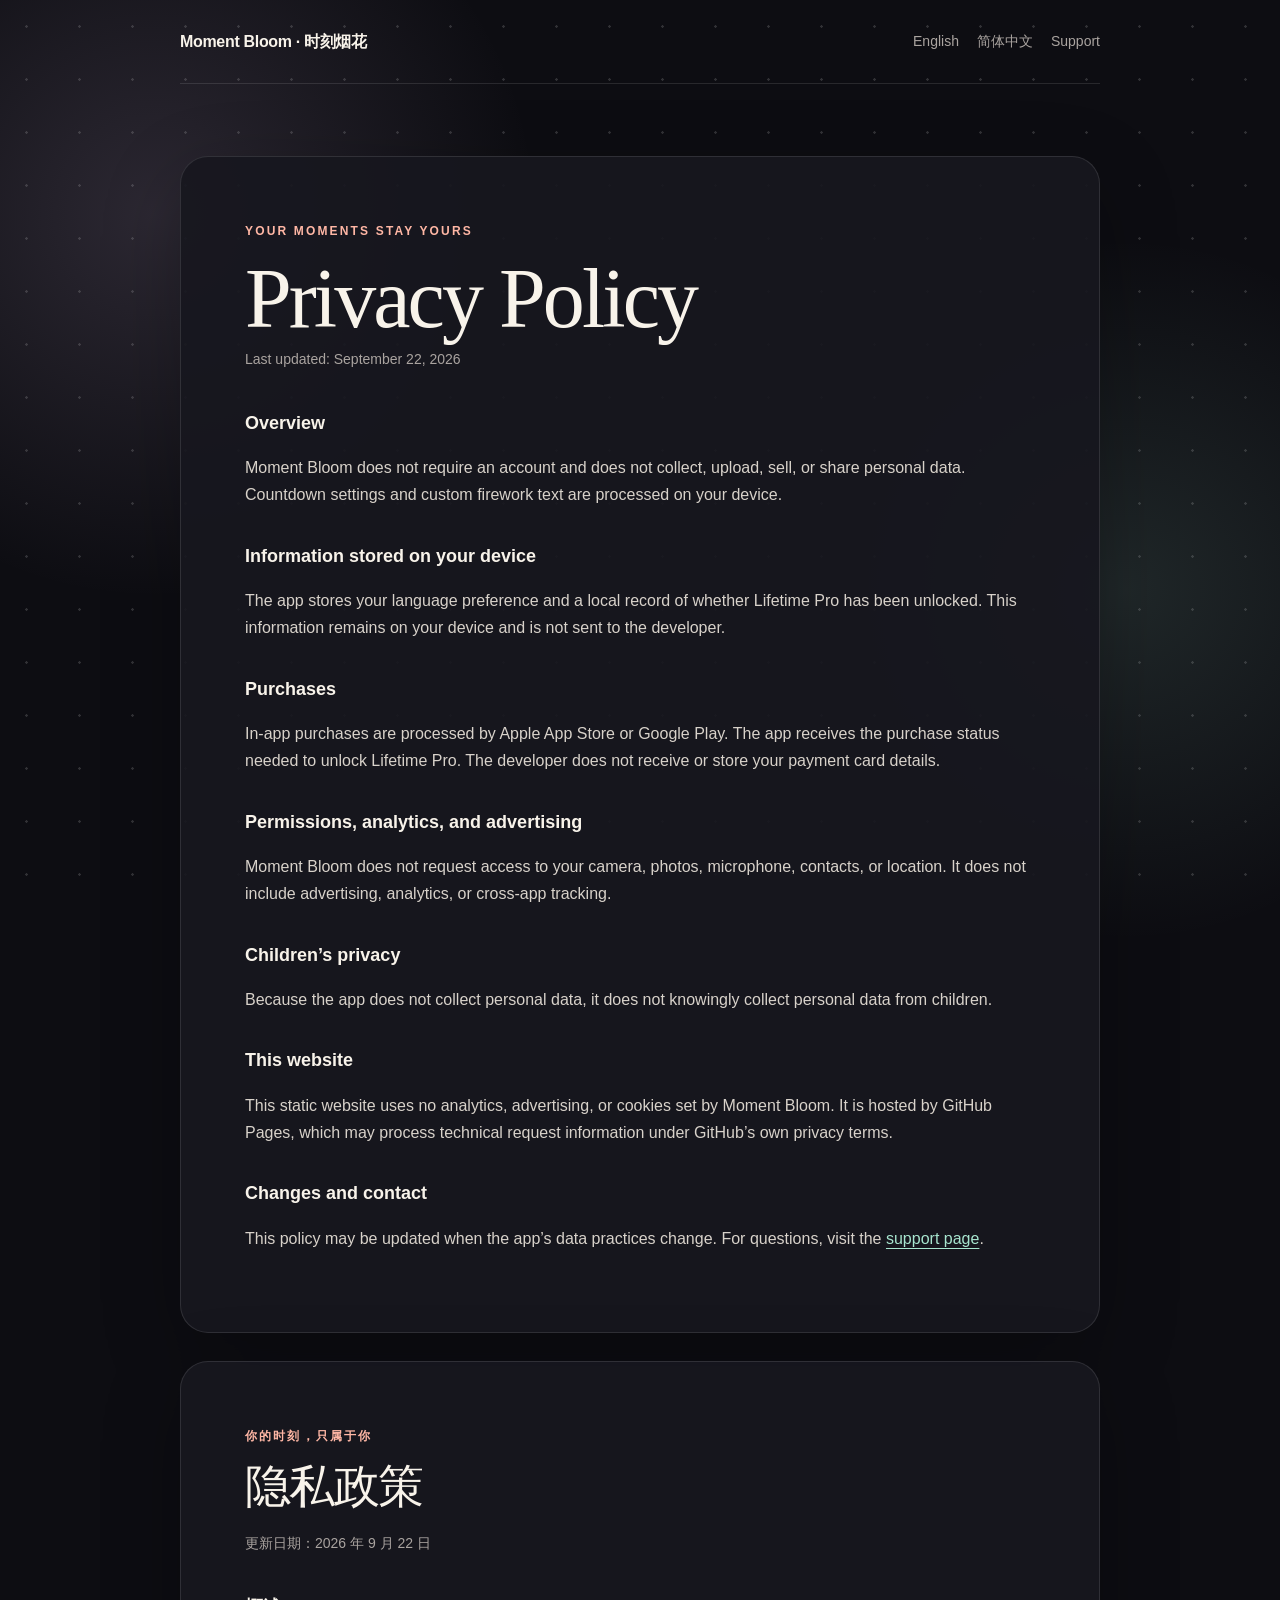
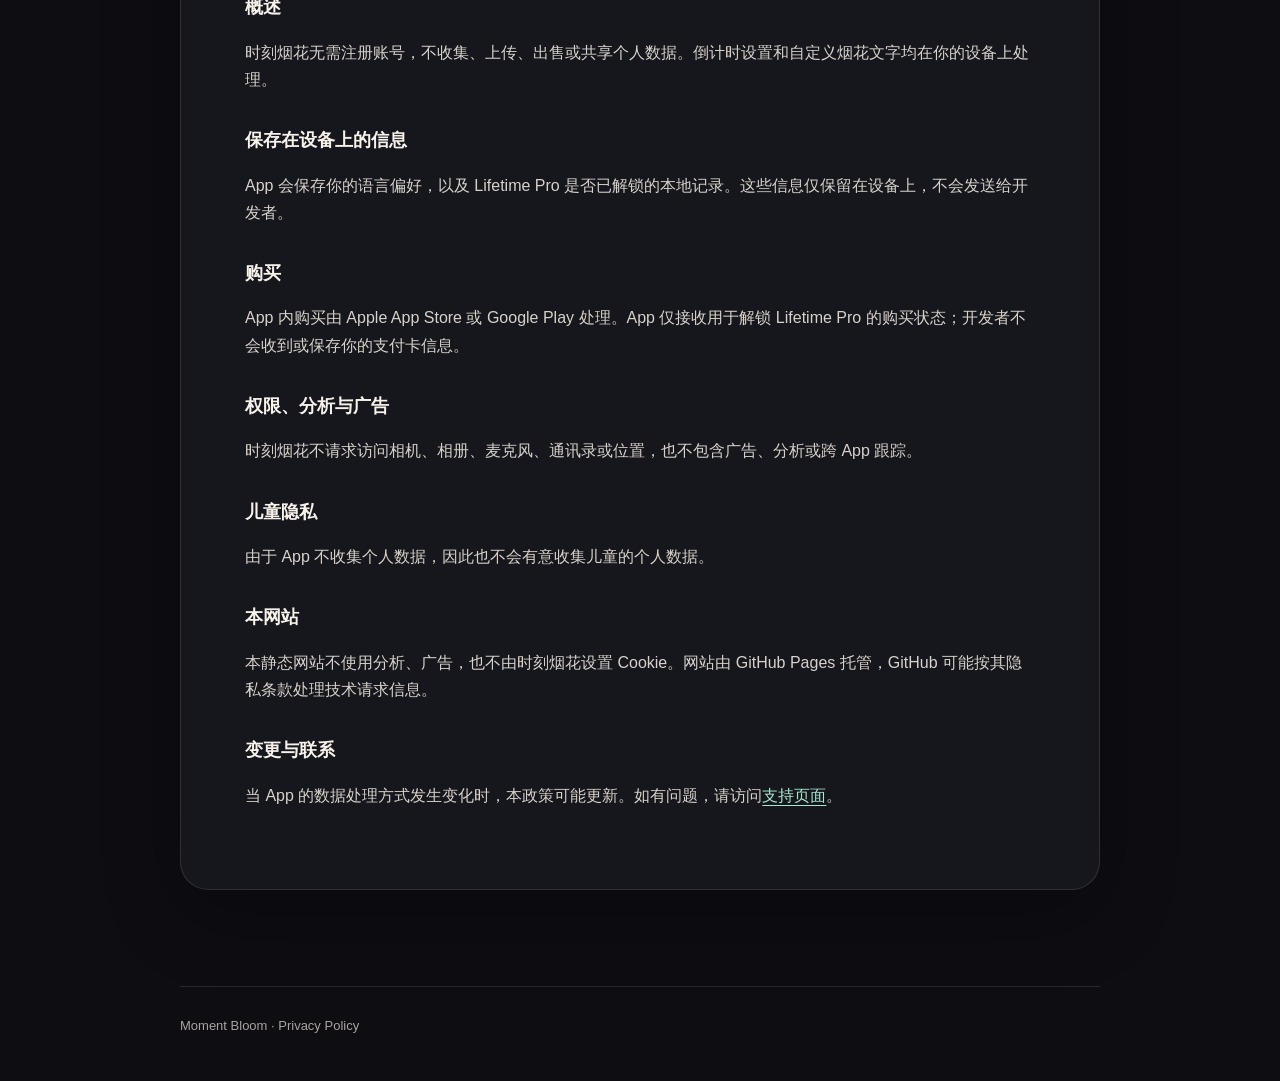
==== privacy.html @ d5387b47 "Add Moment Bloom privacy and support site" ====
<!doctype html>
<html lang="en">
<head>
  <meta charset="utf-8">
  <meta name="viewport" content="width=device-width, initial-scale=1">
  <meta name="description" content="Moment Bloom privacy policy.">
  <title>Privacy Policy · Moment Bloom</title>
  <link rel="stylesheet" href="styles.css">
</head>
<body>
  <div class="shell">
    <header>
      <a class="brand" href="index.html">Moment Bloom · 时刻烟花</a>
      <nav aria-label="Primary navigation">
        <a href="#english">English</a>
        <a href="#chinese">简体中文</a>
        <a href="support.html">Support</a>
      </nav>
    </header>
    <main>
      <section class="document" id="english">
        <p class="eyebrow">Your moments stay yours</p>
        <h1>Privacy Policy</h1>
        <p class="meta">Last updated: September 22, 2026</p>

        <h3>Overview</h3>
        <p>Moment Bloom does not require an account and does not collect, upload, sell, or share personal data. Countdown settings and custom firework text are processed on your device.</p>

        <h3>Information stored on your device</h3>
        <p>The app stores your language preference and a local record of whether Lifetime Pro has been unlocked. This information remains on your device and is not sent to the developer.</p>

        <h3>Purchases</h3>
        <p>In-app purchases are processed by Apple App Store or Google Play. The app receives the purchase status needed to unlock Lifetime Pro. The developer does not receive or store your payment card details.</p>

        <h3>Permissions, analytics, and advertising</h3>
        <p>Moment Bloom does not request access to your camera, photos, microphone, contacts, or location. It does not include advertising, analytics, or cross-app tracking.</p>

        <h3>Children’s privacy</h3>
        <p>Because the app does not collect personal data, it does not knowingly collect personal data from children.</p>

        <h3>This website</h3>
        <p>This static website uses no analytics, advertising, or cookies set by Moment Bloom. It is hosted by GitHub Pages, which may process technical request information under GitHub’s own privacy terms.</p>

        <h3>Changes and contact</h3>
        <p>This policy may be updated when the app’s data practices change. For questions, visit the <a href="support.html">support page</a>.</p>
      </section>

      <section class="document" id="chinese" lang="zh-Hans">
        <p class="eyebrow">你的时刻，只属于你</p>
        <h2>隐私政策</h2>
        <p class="meta">更新日期：2026 年 9 月 22 日</p>

        <h3>概述</h3>
        <p>时刻烟花无需注册账号，不收集、上传、出售或共享个人数据。倒计时设置和自定义烟花文字均在你的设备上处理。</p>

        <h3>保存在设备上的信息</h3>
        <p>App 会保存你的语言偏好，以及 Lifetime Pro 是否已解锁的本地记录。这些信息仅保留在设备上，不会发送给开发者。</p>

        <h3>购买</h3>
        <p>App 内购买由 Apple App Store 或 Google Play 处理。App 仅接收用于解锁 Lifetime Pro 的购买状态；开发者不会收到或保存你的支付卡信息。</p>

        <h3>权限、分析与广告</h3>
        <p>时刻烟花不请求访问相机、相册、麦克风、通讯录或位置，也不包含广告、分析或跨 App 跟踪。</p>

        <h3>儿童隐私</h3>
        <p>由于 App 不收集个人数据，因此也不会有意收集儿童的个人数据。</p>

        <h3>本网站</h3>
        <p>本静态网站不使用分析、广告，也不由时刻烟花设置 Cookie。网站由 GitHub Pages 托管，GitHub 可能按其隐私条款处理技术请求信息。</p>

        <h3>变更与联系</h3>
        <p>当 App 的数据处理方式发生变化时，本政策可能更新。如有问题，请访问<a href="support.html">支持页面</a>。</p>
      </section>
    </main>
    <footer>Moment Bloom · Privacy Policy</footer>
  </div>
</body>
</html>
---- styles.css ----
:root {
  color-scheme: dark;
  --ink: #f8f3ea;
  --muted: #aaa4a0;
  --night: #0d0d12;
  --panel: #17171f;
  --line: rgba(255, 255, 255, 0.11);
  --mint: #a8e6cf;
  --peach: #ffb7a5;
  --lavender: #cdb4db;
}

* { box-sizing: border-box; }

html { scroll-behavior: smooth; }

body {
  margin: 0;
  min-height: 100vh;
  color: var(--ink);
  background:
    radial-gradient(circle at 12% 8%, rgba(205, 180, 219, 0.16), transparent 24rem),
    radial-gradient(circle at 88% 22%, rgba(168, 230, 207, 0.12), transparent 22rem),
    var(--night);
  font: 16px/1.7 ui-sans-serif, -apple-system, BlinkMacSystemFont, "Segoe UI", sans-serif;
}

body::before {
  content: "";
  position: fixed;
  inset: 0;
  pointer-events: none;
  opacity: 0.3;
  background-image: radial-gradient(circle, rgba(255,255,255,.5) 0 1px, transparent 1.5px);
  background-size: 53px 53px;
}

a { color: var(--mint); text-underline-offset: 4px; }
a:hover { color: #d6f6e9; }

.shell {
  width: min(920px, calc(100% - 36px));
  margin: 0 auto;
}

header {
  display: flex;
  align-items: center;
  justify-content: space-between;
  gap: 24px;
  padding: 28px 0;
  border-bottom: 1px solid var(--line);
}

.brand {
  color: var(--ink);
  font-weight: 800;
  letter-spacing: -0.02em;
  text-decoration: none;
}

nav { display: flex; flex-wrap: wrap; gap: 18px; }
nav a { color: var(--muted); font-size: 14px; text-decoration: none; }

main { padding: 72px 0 96px; }

.eyebrow {
  margin: 0 0 16px;
  color: var(--peach);
  font-size: 12px;
  font-weight: 800;
  letter-spacing: 0.18em;
  text-transform: uppercase;
}

h1, h2 {
  font-family: Georgia, "Times New Roman", serif;
  font-weight: 500;
  letter-spacing: -0.035em;
}

h1 { max-width: 760px; margin: 0; font-size: clamp(46px, 9vw, 84px); line-height: 0.98; }
h2 { margin: 0 0 20px; font-size: clamp(30px, 5vw, 46px); line-height: 1.08; }
h3 { margin: 32px 0 8px; font-size: 18px; }
p, li { color: #d8d2ca; }

.intro { max-width: 650px; margin: 28px 0 0; color: var(--muted); font-size: 18px; }

.cards {
  display: grid;
  grid-template-columns: repeat(2, 1fr);
  gap: 18px;
  margin-top: 54px;
}

.card, .document {
  position: relative;
  border: 1px solid var(--line);
  border-radius: 28px;
  background: color-mix(in srgb, var(--panel) 92%, transparent);
  box-shadow: 0 24px 80px rgba(0,0,0,.24);
}

.card {
  min-height: 230px;
  padding: 28px;
  color: var(--ink);
  text-decoration: none;
  overflow: hidden;
}

.card::after {
  content: "↗";
  position: absolute;
  right: 24px;
  top: 20px;
  color: var(--muted);
  font-size: 24px;
}

.card:first-child { border-top: 3px solid var(--mint); }
.card:last-child { border-top: 3px solid var(--peach); }
.card h2 { margin-top: 70px; font-size: 34px; }
.card p { margin-bottom: 0; color: var(--muted); }

.document { padding: clamp(24px, 6vw, 64px); }
.document + .document { margin-top: 28px; }
.document ul { padding-left: 22px; }
.document li + li { margin-top: 8px; }
.meta { margin: 8px 0 36px; color: var(--muted); font-size: 14px; }
.notice { margin: 28px 0; padding: 18px 20px; border-left: 3px solid var(--peach); background: rgba(255,183,165,.08); }

.actions { display: flex; flex-wrap: wrap; gap: 12px; margin-top: 28px; }
.button {
  display: inline-block;
  padding: 12px 18px;
  border-radius: 999px;
  color: #111318;
  background: var(--mint);
  font-weight: 800;
  text-decoration: none;
}
.button.secondary { background: var(--lavender); }
.button:hover { color: #111318; filter: brightness(1.08); }

footer { padding: 28px 0 44px; border-top: 1px solid var(--line); color: var(--muted); font-size: 13px; }

@media (max-width: 680px) {
  header { align-items: flex-start; flex-direction: column; }
  main { padding-top: 48px; }
  .cards { grid-template-columns: 1fr; }
  .card { min-height: 190px; }
  .card h2 { margin-top: 46px; }
}
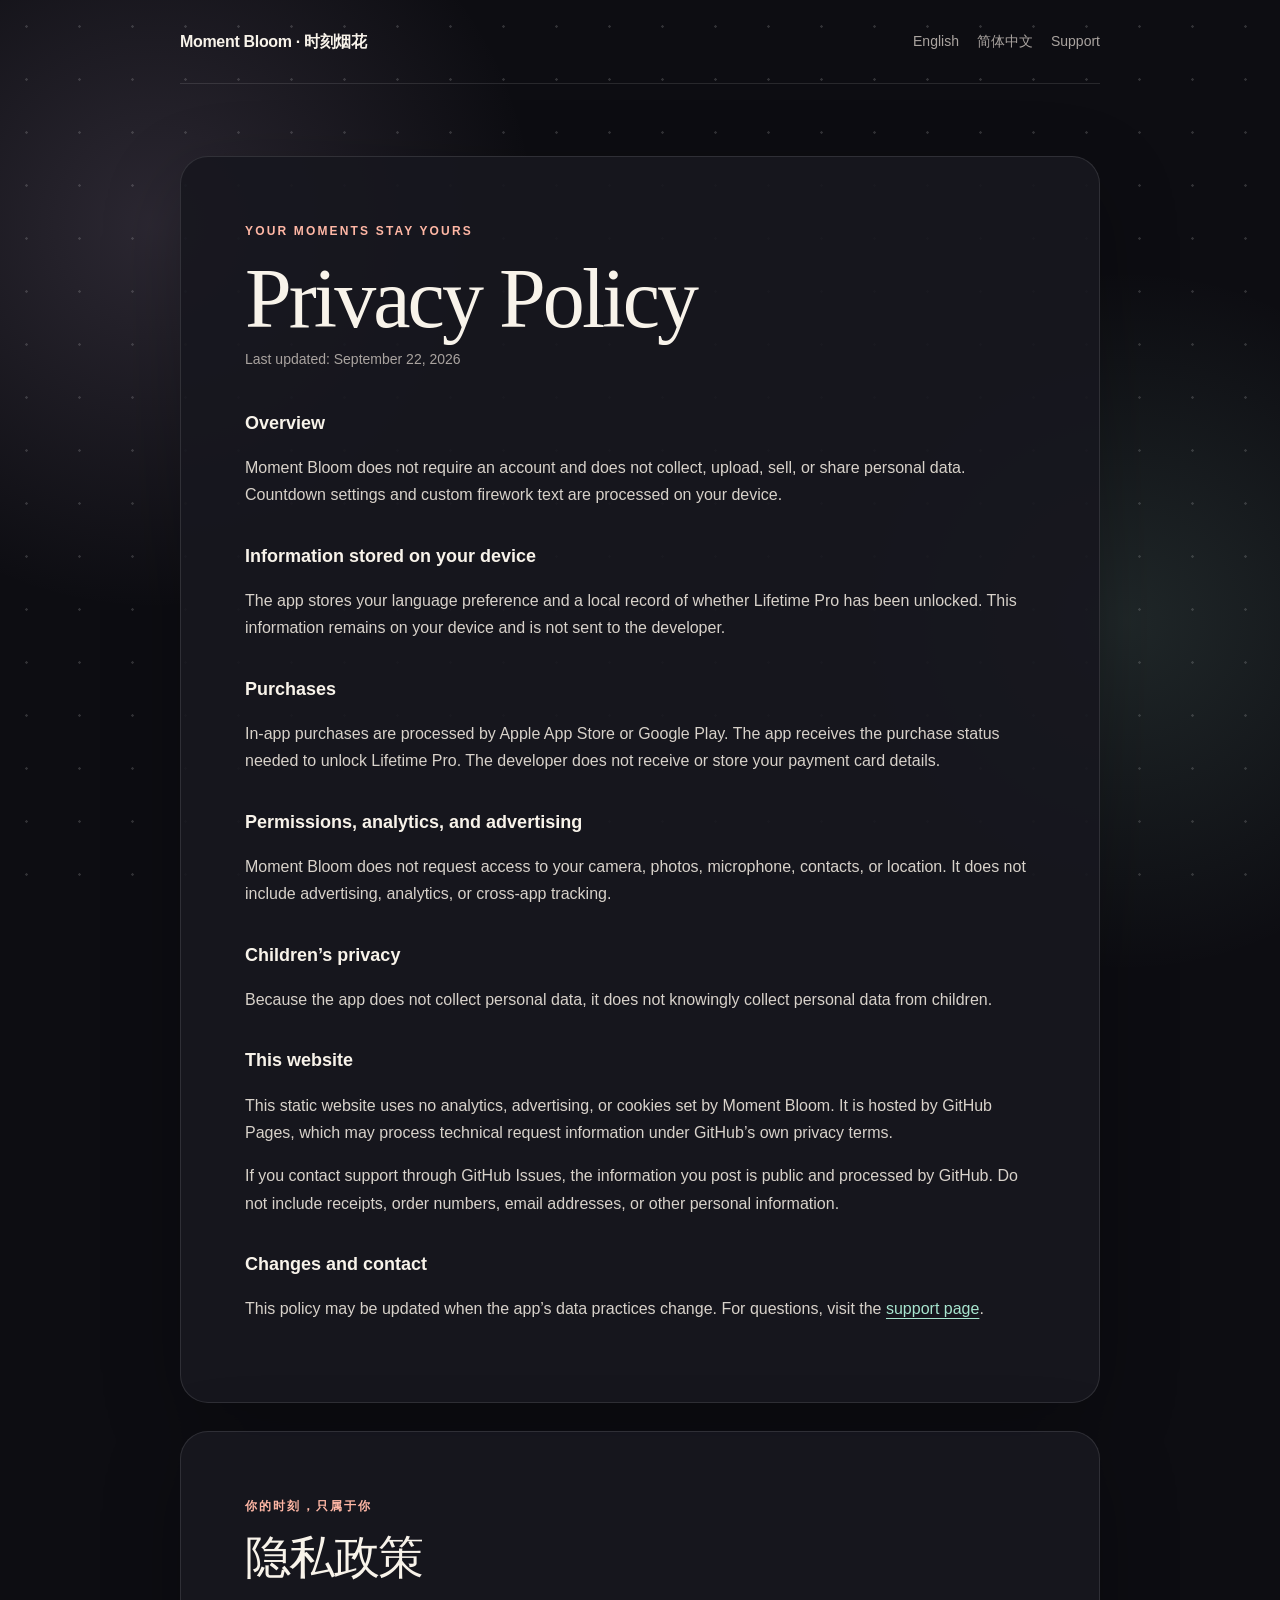
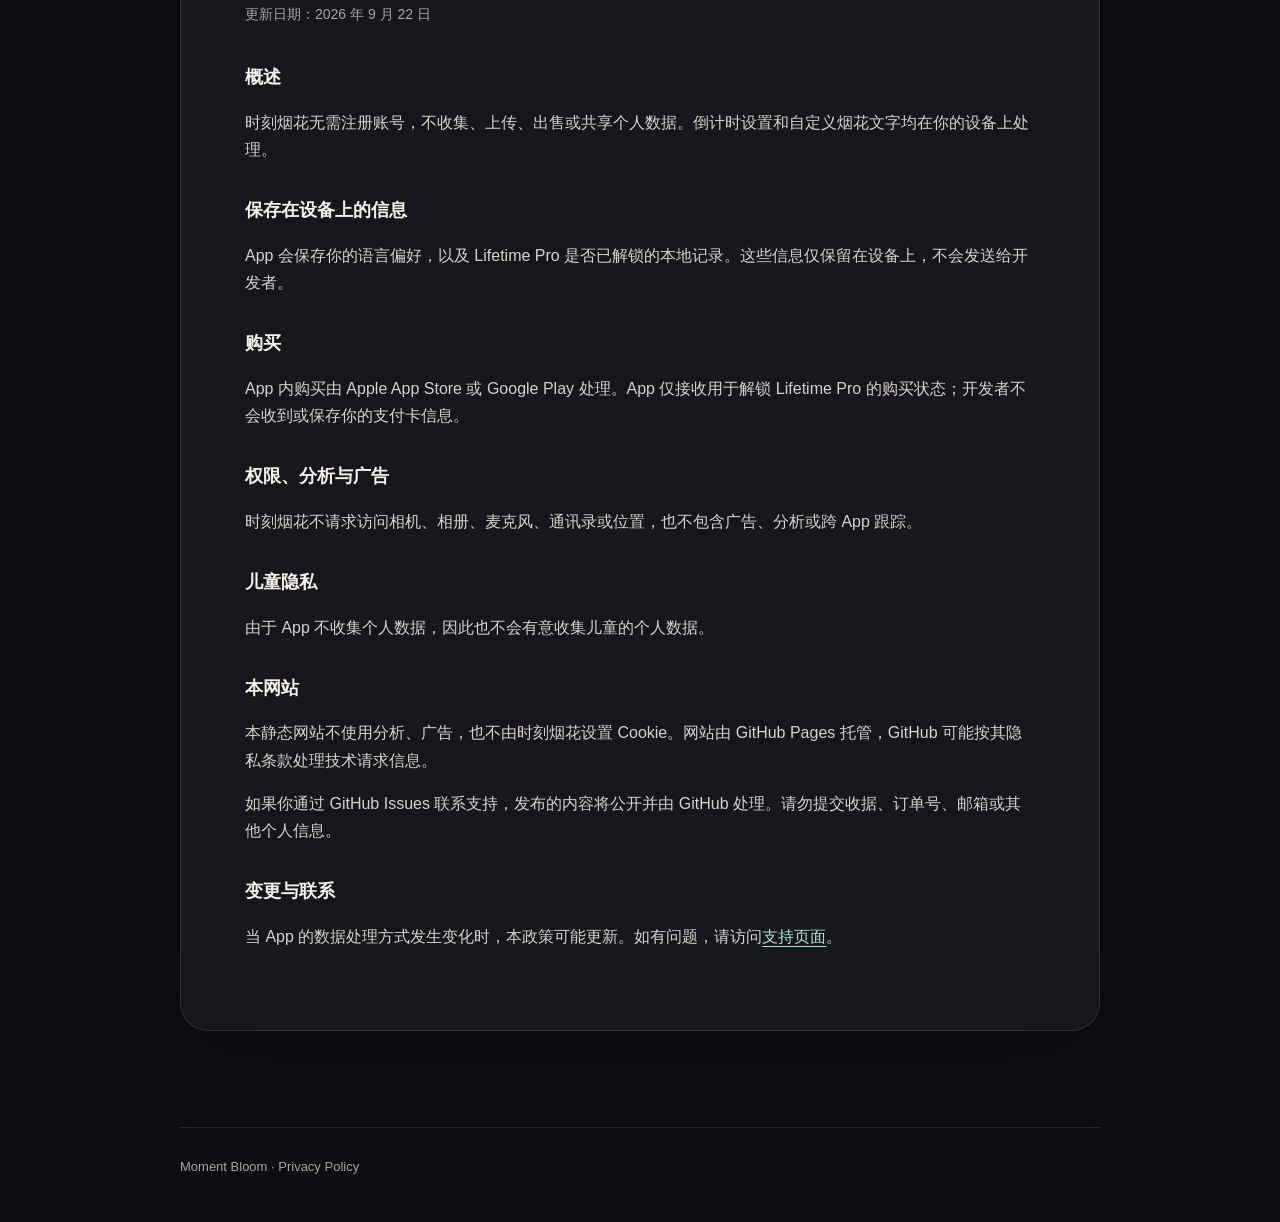
==== commit 351f7ef5: "Clarify public support data handling" ====
--- a/privacy.html
+++ b/privacy.html
@@ -40,6 +40,7 @@
 
         <h3>This website</h3>
         <p>This static website uses no analytics, advertising, or cookies set by Moment Bloom. It is hosted by GitHub Pages, which may process technical request information under GitHub’s own privacy terms.</p>
+        <p>If you contact support through GitHub Issues, the information you post is public and processed by GitHub. Do not include receipts, order numbers, email addresses, or other personal information.</p>
 
         <h3>Changes and contact</h3>
         <p>This policy may be updated when the app’s data practices change. For questions, visit the <a href="support.html">support page</a>.</p>
@@ -67,6 +68,7 @@
 
         <h3>本网站</h3>
         <p>本静态网站不使用分析、广告，也不由时刻烟花设置 Cookie。网站由 GitHub Pages 托管，GitHub 可能按其隐私条款处理技术请求信息。</p>
+        <p>如果你通过 GitHub Issues 联系支持，发布的内容将公开并由 GitHub 处理。请勿提交收据、订单号、邮箱或其他个人信息。</p>
 
         <h3>变更与联系</h3>
         <p>当 App 的数据处理方式发生变化时，本政策可能更新。如有问题，请访问<a href="support.html">支持页面</a>。</p>
